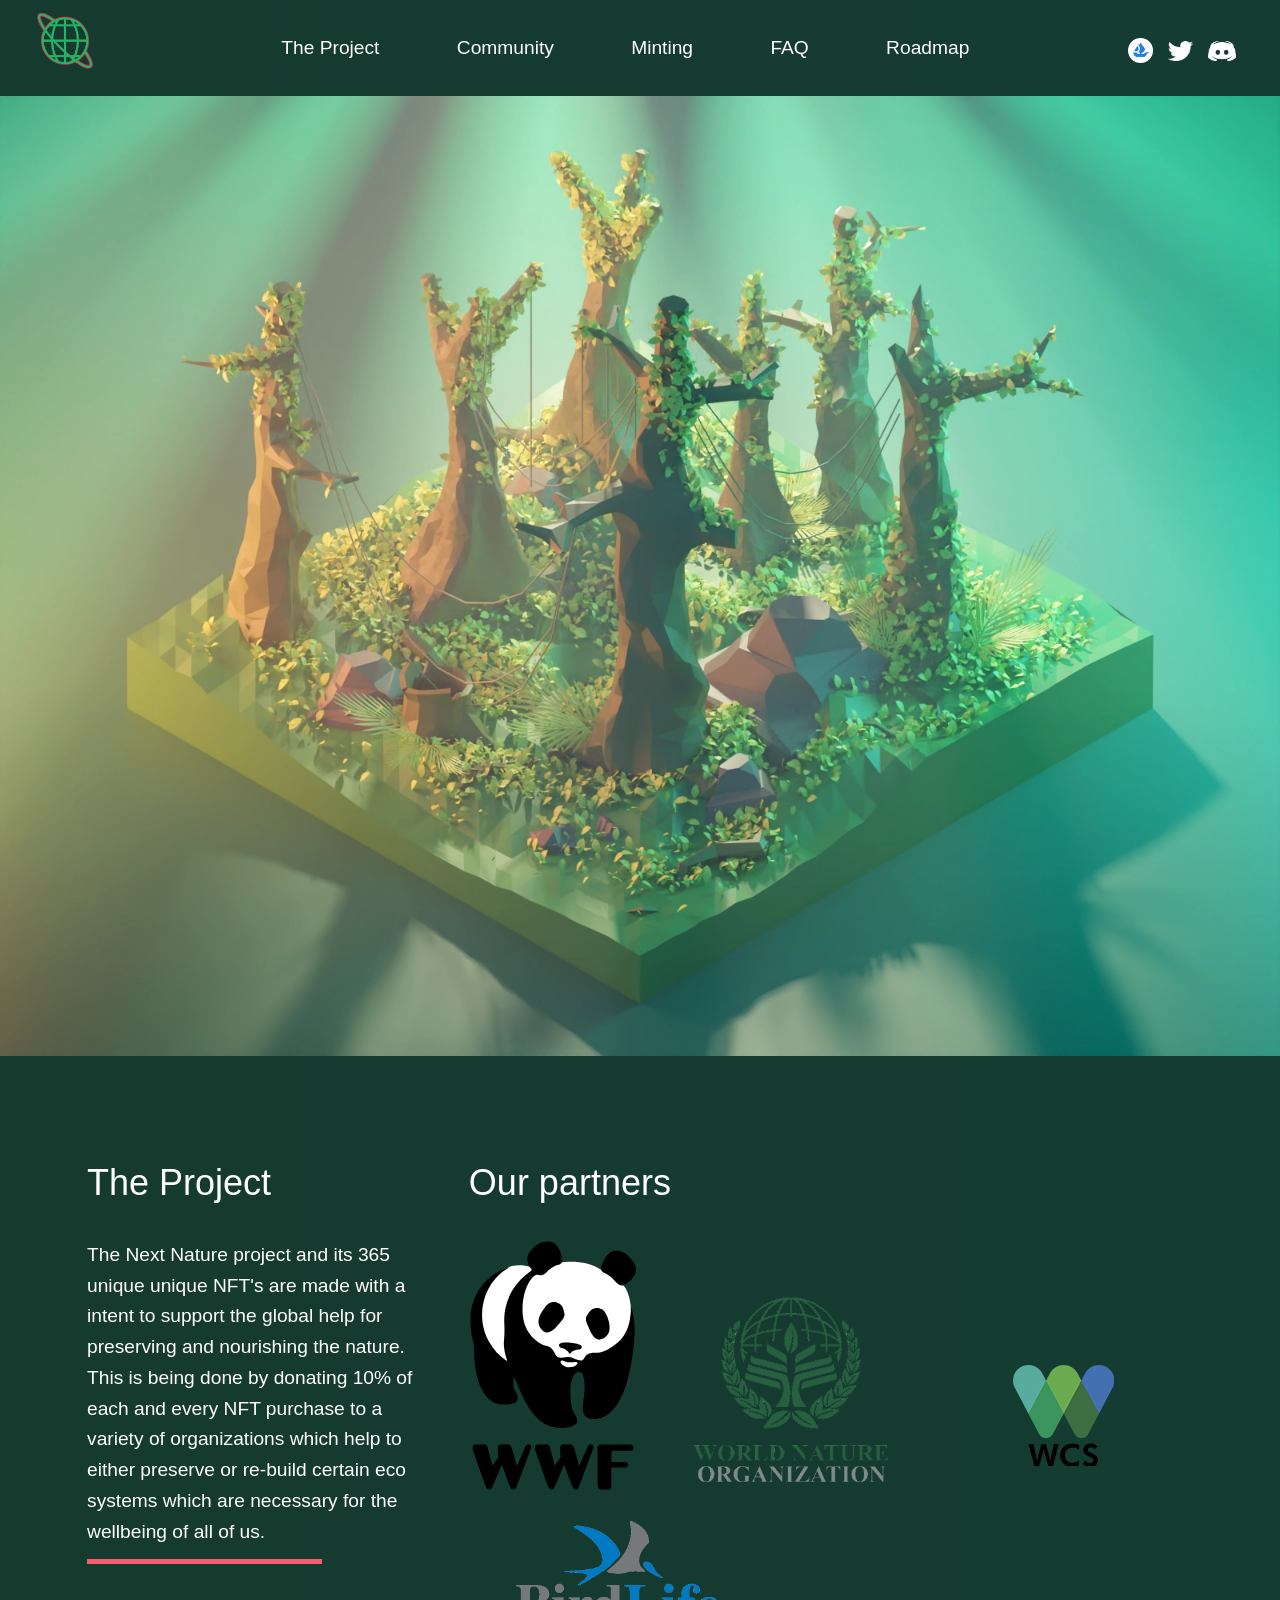
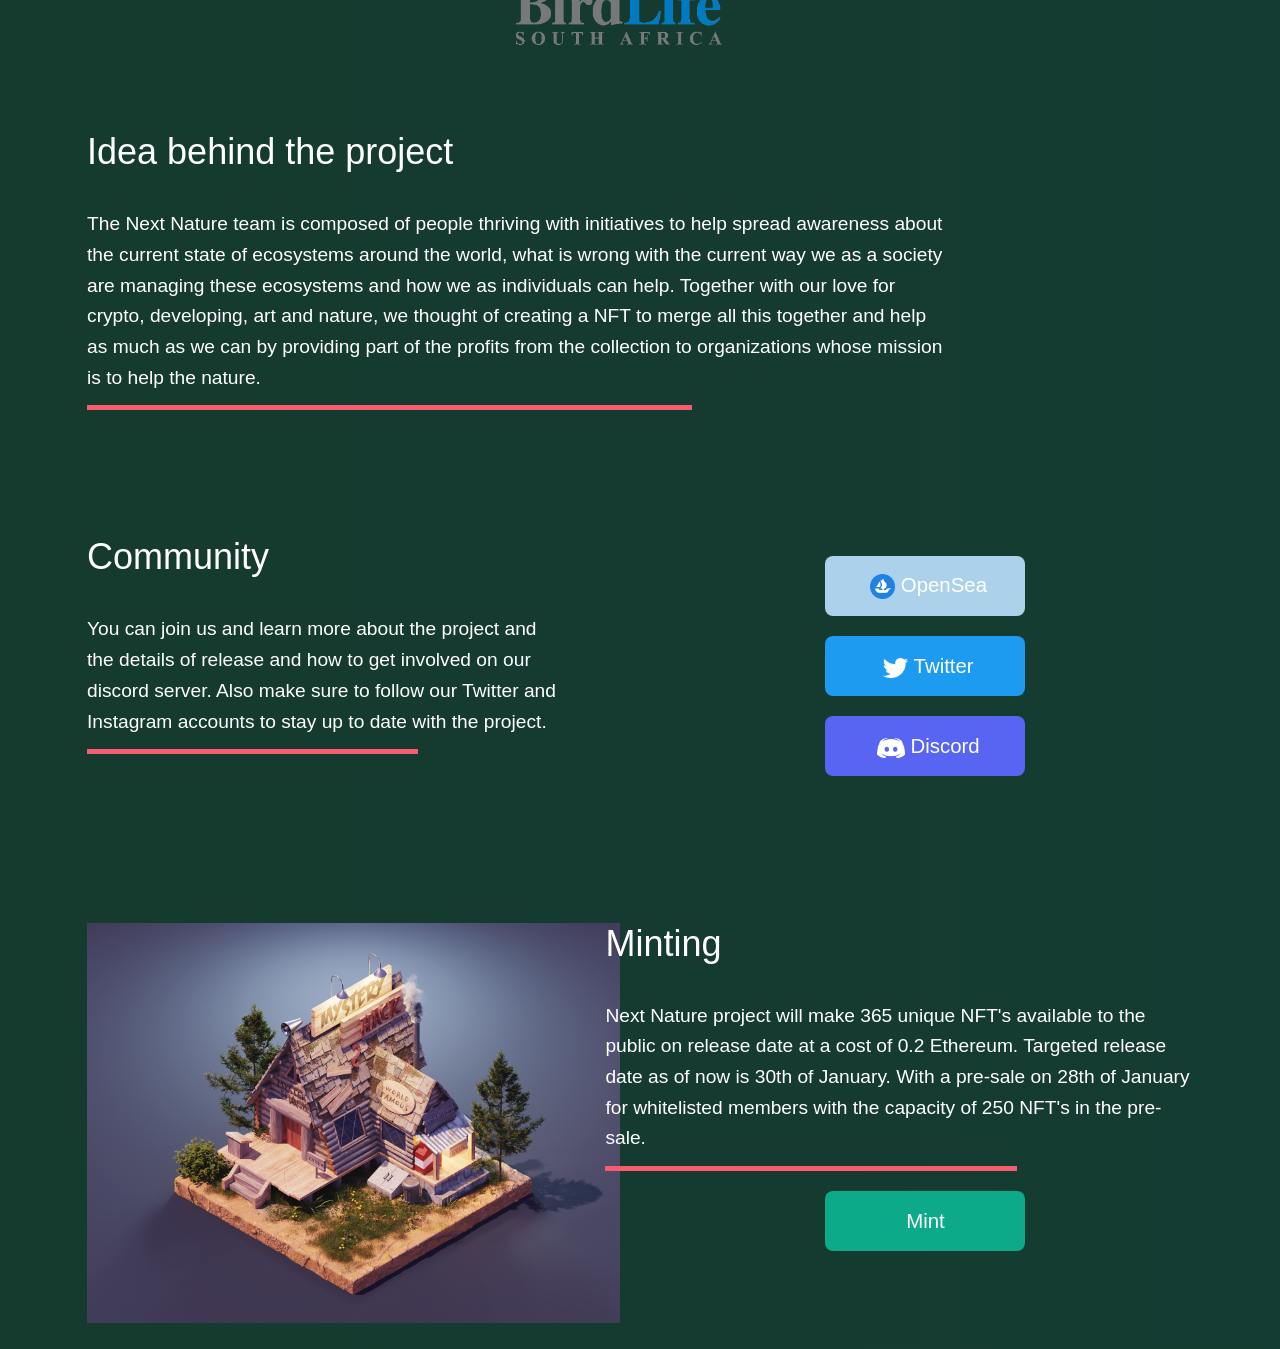
==== index.html @ 1119e408 "rename" ====
<!DOCTYPE html>

<html>
    <link rel="stylesheet" href="style.css">
    <head>
        <title>Next Nature</title>
        <link rel="icon" type="image/x-icon" href="images/cyber.png">
        <meta charset="utf-8">
        <meta name="viewport" content="width=device-width, initial-scale=1">
    </head>
    <body>
        <header>
            <nav>
                <div class="navbar">
                    <div class="nav-logo">

                        <svg viewBox="100 100 100 100" class="svglogo">
                            <defs>
                              <filter id="red-glow" filterUnits="userSpaceOnUse"
                                      x="-50%" y="-50%" width="150%" height="150%">
                                 <!-- blur levels-->
                                <feGaussianBlur in="SourceGraphic" stdDeviation="5" result="blur5"/>
                                <feGaussianBlur in="SourceGraphic" stdDeviation="10" result="blur10"/>
                                <feGaussianBlur in="SourceGraphic" stdDeviation="15" result="blur15"/>
                                <feGaussianBlur in="SourceGraphic" stdDeviation="20" result="blur20"/>
                                <feGaussianBlur in="SourceGraphic" stdDeviation="25" result="blur25"/>
                                <!-- merge all except last -->
                                <feMerge result="blur-merged">
                                  <feMergeNode in="blur5"/>
                                  <feMergeNode in="blur10"/>
                                  <feMergeNode in="blur15"/>
                                  <feMergeNode in="blur20"/>
                                </feMerge>
                                <!-- set color as red-->
                                <feColorMatrix result="red-blur" in="blur-merged" type="matrix"
                                               values="1 0 0 0 0
                                                       0 0.06 0 0 0
                                                       0 0 0.44 0 0
                                                       0 0 0 1 0" />
                                <feMerge>
                                  <feMergeNode in="red-blur"/>       <!-- red blur -->
                                  <feMergeNode in="blur5"/>          <!-- white blur -->
                                  <feMergeNode in="SourceGraphic"/>  
                                </feMerge>
                              </filter>
                            </defs>
                
                          </svg>

                        <a href="home.php">
                            <img src="images/logo.svg" height="60" width="60" alt="cyber electronics logo" class="cyberLogo">
                        </a>
                    </div>

                    <ul class="nav-ul" id="nav-ul-res">  
                        <li onclick = "window.location = '/php_website/index.php';">
                            <a>The Project</a>
                        </li>
                        <li onclick="window.location = '/php_website/categories/categories.php';" class="dropCategories">
                            <a href="/php_website/categories/categories.php">Community</a>
                        </li>
                        <li onclick= "window.location = '/php_website/404/404.php';">
                            <a>Minting</a>
                        </li>
                        <li onclick= "window.location = '/php_website/404/404.php';">
                            <a>FAQ</a>
                        </li>
                        <li onclick= "window.location = '/php_website/404/404.php';">
                            <a>Roadmap</a>
                        </li>
                        
                    </ul>

                    <div class="nav-icons">
                        <a href="https://www.opensea.io/"> <img class="nav-logos open-sea-icon" src="images/opensea_white.png" alt=""></a>
                        <a href="https://twitter.com/NextNatureNFT"> <img class="nav-logos" src="images/twitterlogo.png" alt=""></a>
                        <a href="https://discord.gg/wksmQSRXWj"> <img class="nav-logos" src="images/discordlogo.png" alt=""></a>
                    </div>                    

                </div>
            </nav>
        <header>
            
        <div class="nft-header-showcase">
            <img class="nft" src="images/rainforest2.png" alt="">
        </div>

        <div class="container">
            <div class="row">
                <div class="segment left">
                    <p class="textbox-h">The Project</p>

                    <p class="textbox">The Next Nature project and its 365 unique unique NFT's are made with a intent 
                        to support the global help for preserving and nourishing the nature. This is being done by donating 10% of each and every 
                        NFT purchase to a variety of organizations which help to either preserve or re-build certain eco systems which are necessary for the wellbeing of all of us.</p>
                    <div class="line"></div>
                </div>

                <div class="segment right">
                    <p class="textbox-h">Our partners</p>
                    <img class="partners" src="images/partner1.svg" alt="">
                    <img class="partners" src="images/partner2.png" alt="">
                    <img class="partners" src="images/partner3.png" alt="">
                    <img class="partners" src="images/partner4.png" alt="">
                </div>
            </div>

            <div class="row">
                <div class="segment single">
                    <p class="textbox-h">Idea behind the project</p>
                    
                    <p class="textbox">The Next Nature team is composed of people thriving with initiatives to help spread awareness about 
                        the current state of ecosystems around the world, what is wrong with the current way we as a society are managing 
                        these ecosystems and how we as individuals can help. Together with our love for crypto, developing, art and nature,
                        we thought of creating a NFT to merge all this together and help as much as we can by providing part of the profits
                        from the collection to organizations whose mission is to help the nature.
                    </p>

                    <div class="line"></div>
                </div>
            </div>
        </div>

        <div class="container">
            <div class="row">
                <div class="segment left">
                    <p class="textbox-h">Community</p>
                    <p class="textbox">You can join us and learn more about the project and the details of release and how to get involved on our discord server. 
                        Also make sure to follow our Twitter and Instagram accounts to stay up to date with the project.
                    </p>
                    <div class="line"></div>
                </div>

                <div class="segment right">
                    <button onclick="openSea()" class="social-buttons opensea-button"> <img class="nav-logos open-sea-icon" src="images/opensea_blue.png" alt="">OpenSea</button>
                    <button onclick="twitter()" class="social-buttons twitter-button"> <img class="nav-logos" src="images/twitterlogo.png" alt="">Twitter</button>
                    <button onclick="discord()" class="social-buttons discord-button"> <img class="nav-logos" src="images/discordlogo.png" alt="">Discord</button>
                </div>
            </div>
        </div>

        <div class="container">
            <div class="row">
                <div class="segment left">
                    <img class="nft-mint-img" src="images/nft2.png" alt="">
                </div>

                <div class="segment right">
                    <p class="textbox-h">Minting</p>
                    <p class="textbox">Next Nature project will make 365 unique NFT's available to the public on release date at a cost of 0.2 Ethereum.
                        Targeted release date as of now is 30th of January. With a pre-sale on 28th of January for whitelisted members with the capacity of 250 NFT's in the pre-sale.
                    </p>
                    <div class="line"></div>

                    <button class="social-buttons mint-button">Mint</button>
                </div>
            </div>
        </div>

        <script src="script.js"></script>
        <!--<script src="/php_website/mobile-menu-toggle.js"></script>-->
        
    </body>
</html>
---- style.css ----
* 
{
    margin: 0;
    padding: 0;
    box-sizing: border-box;
}

body, html {
    min-width: 100%;
    min-height: 100%;
    background-color: rgb(21, 58, 46);
    background-image: linear-gradient(90deg, rgb(21, 58, 46), rgb(21, 60, 50));
    color: rgb(255, 255, 255);
    padding: 0px;
    margin: 0px auto;
    box-sizing: border-box;
    background-attachment: scroll;
    font-size: 12px;
    font-family: montserrat-regular, Helvetica, sans-serif;
    -webkit-font-smoothing: antialiased;
}

::-webkit-scrollbar {
    width: 10px;
}

::-webkit-scrollbar-track {
    background: #151a25; 
}

::-webkit-scrollbar-thumb {
    background: #293347; 
}

::-webkit-scrollbar-thumb:hover {
    background: #34405a; 
}

header
{
    width: 100%;
    height: 100vh;
    position: relative;
}

a
{
    text-decoration: none;
    color: inherit;
}

.svglogo
{
    display: none;
    z-index: 1;
    top: 100px;
}

.cyberLogo
{
    top: 0px;
    display: block;
    z-index: 999;
    -webkit-transition: all 0.8s;
    -moz-transition: all 0.8s;
    transition: all 0.8s;
    -webkit-animation: 1.5s ease-in-out infinite alternate;
    -moz-animation: 1.5s ease-in-out infinite alternate;
    animation: 1.5s ease-in-out infinite alternate;
}

.cyberLogo:hover
{
    -webkit-transition: all 0.8s;
    -moz-transition: all 0.8s;
    transition: all 0.8s;
    -webkit-animation: 1.5s ease-in-out infinite alternate;
    -moz-animation: 1.5s ease-in-out infinite alternate;
    animation: 1.5s ease-in-out infinite alternate;
    filter: url(#red-glow);
}

.nav-ul
{
    height: 8rem;
    list-style: none;
    display: inline-block;
    font-size: 1.6rem;
    align-items: center;
    justify-content: center;
    text-align: center;
    cursor: pointer;
    margin-left: 2%;
    z-index: 2;
}

nav ul li
{
    padding: 0 3rem;
    line-height: 8rem;
    transition: background-color;
    display: inline-block;
    text-align: center;
}

nav ul li:hover
{
    -webkit-transition: 0.5s linear;
    transition: 0.5s linear; 
    background-color: rgba(0,0,0,.075);
    color: #f75c6f;
}

.nav-right ul li
{
    border-right: 1px solid rgba(0,0,0,.075);
}

.nav-right ul li:nth-child(1)
{
    border-left: 1px solid rgba(0,0,0,.075);
}

.nav-right ul li:last-child
{
    border-right: none;
}

.nav-right i
{
    margin-right: 1rem;
}

.nav-right i:first-child
{
    margin-right: 0;
}

.nav-logo 
{
    float: left;
    padding: 10px 8px 8px 35px;
}

.nav-login, .nav-register, .nav-profile, .nav-basket, .nav-signout
{
    float: right;
    text-decoration: none;
    display: block;
    margin: 22px 25px 8px 8px;
    font-size: 1.4rem;
    position: relative;
    padding: 15px;
    background-color: rgb(43, 54, 77);
    border-radius: 8px;
    -webkit-transition: 0.8s linear;
    transition: 0.8s linear; 
}

.nav-login:hover {
    -webkit-transition: 0.8s linear;
    transition: 0.8s linear; 
    background: #26d982;
    box-shadow: 0 0 20px #26d982;
}

.nav-register:hover {
    -webkit-transition: 0.8s linear;
    transition: 0.8s linear; 
    background: #b8d926;
    box-shadow: 0 0 20px #b8d926;
}

/*.nav-signout {
    margin: 22px 22px 8px 8px;
    padding-bottom: 24px;
    padding-top: 24px;
    padding-left: 15px;
    padding-right: 15px;
}*/

.nav-signout:hover {
    -webkit-transition: 0.8s linear;
    transition: 0.8s linear; 
    background: #f75c6f;
    box-shadow: 0 0 20px #f75c6f;
}

/*.nav-profile {
    padding-left: 22px;
    padding-right: 22px;
    padding-bottom: 24px;
    padding-top: 24px;
    margin: 22px 22px 8px 8px;
}*/

.nav-profile:hover {
    -webkit-transition: 0.8s linear;
    transition: 0.8s linear; 
    background: #9fdfcd;
    box-shadow: 0 0 20px #9fdfcd;
}

.nav-basket {
    padding: 5px 15px;
}

.nav-basket:hover {
    -webkit-transition: 0.8s linear;
    transition: 0.8s linear; 
    background: #769ECB;
    box-shadow: 0 0 20px #769ECB;
}

.navbar
{
    justify-content: center;
    align-items: center;
    text-align: center;
}

.animation-div
{
    display: block;
    align-items: center;
    justify-content: center;
    text-align: center;
}

h1,h2 
{
    font-weight: 200;
    margin: 0.4em 0;
}

h1 
{
    font-size: 3.5em;
}

h2
{
    color: #888;
    font-size: 2em;
}

.authErr
{
    margin-top: 1px;
    font-size: 3em;
    display: inline-block;
    text-align: left;
}

.authErrH1
{
    margin-top: 50px;
    font-size: 2em;
    display: block;
    text-align: center;
}

.heading
{
    text-align: center;
    position: relative;
    margin: 60px 0px 60px 0px;
}

.featureText
{
    color: rgb(255, 255, 255);
}

.features, .faqs {
    color: rgb(255, 255, 255);
    font-weight: 500;
    margin-bottom: 0;
}

.sectionContainer {
    max-width: 1000px;
    margin: 0 auto;
    padding: 15px;
}

.items {
    display: inline-block;
}

.nav-logos {
    max-height: 20px;
    vertical-align: middle;
    padding-left: 0.5rem;
    padding-right: 0.5rem;
}

.nav-icons {
    flex-direction: row;
    margin-top: 38px;
    margin-right: 3%;
    float: right;
    z-index: 2;
}

.nft-header-showcase {
    z-index: 1;
    position: relative;
    text-align: center;
    color: white;
}

.nft {
    width: 100%;
}

.container {
    padding-top: 80px;
    margin-left: 5%;
    margin-right: 5%;
}

.row {
 display: flex;
}

.segment {
    margin: 2%;
}

.left {
    width: 41%;
}

.right {
    
}

.textbox-h {
    font-size: 3rem;
    margin-bottom: 3rem;
}

.textbox {
    font-size: 1.6rem;
    line-height: 1.6;
    margin-top: 1rem;
    margin-bottom: 1rem;
}

.line {
    width: 70%;
    border-top: 5px solid #f75c6f;
}

.partners {
    max-width: 300px;
    max-height: 250px;
}

.single {
    width: 75%
}

.social-buttons {
    color: white;
    height: 60px;
    width: 200px;
    transform: translateX(100%);
    display: block;
    z-index: 10;
    transition: transform 0.3s ease-in;
    align-items: center;
    text-decoration: none;
    margin: 20px;
    border-radius: 8px;
    font-size: 1.7rem;
    padding: 15px;
    -webkit-transition: 0.8s linear;
    transition: 0.8s linear; 
    border: none;
    cursor: pointer;
}

.opensea-button {
    background-color: rgb(172, 209, 235);
}

.opensea-button:hover {
    background: #7ecbff;
    box-shadow: 0 0 20px #7ecbff;
}

.twitter-button {
    background-color: rgb(29, 155, 240);
}

.twitter-button:hover {
    background: #3bb1ff;
    box-shadow: 0 0 20px #3bb1ff;
}

.discord-button {
    background-color: rgb(88, 101, 242);
}

.discord-button:hover {
    background: #626fff;
    box-shadow: 0 0 20px #626fff;
}

.social-buttons:hover {
    -webkit-transition: 0.8s linear;
    transition: 0.8s linear; 
}

.open-sea-icon {
    max-height: 25px !important;
}

.nft-mint-img {
    max-height: 400px;
}

.mint-button {
    background-color: rgb(12, 170, 136);
}

.mint-button:hover {
    background: #50ebd6;
    box-shadow: 0 0 20px #50ebd6;
}
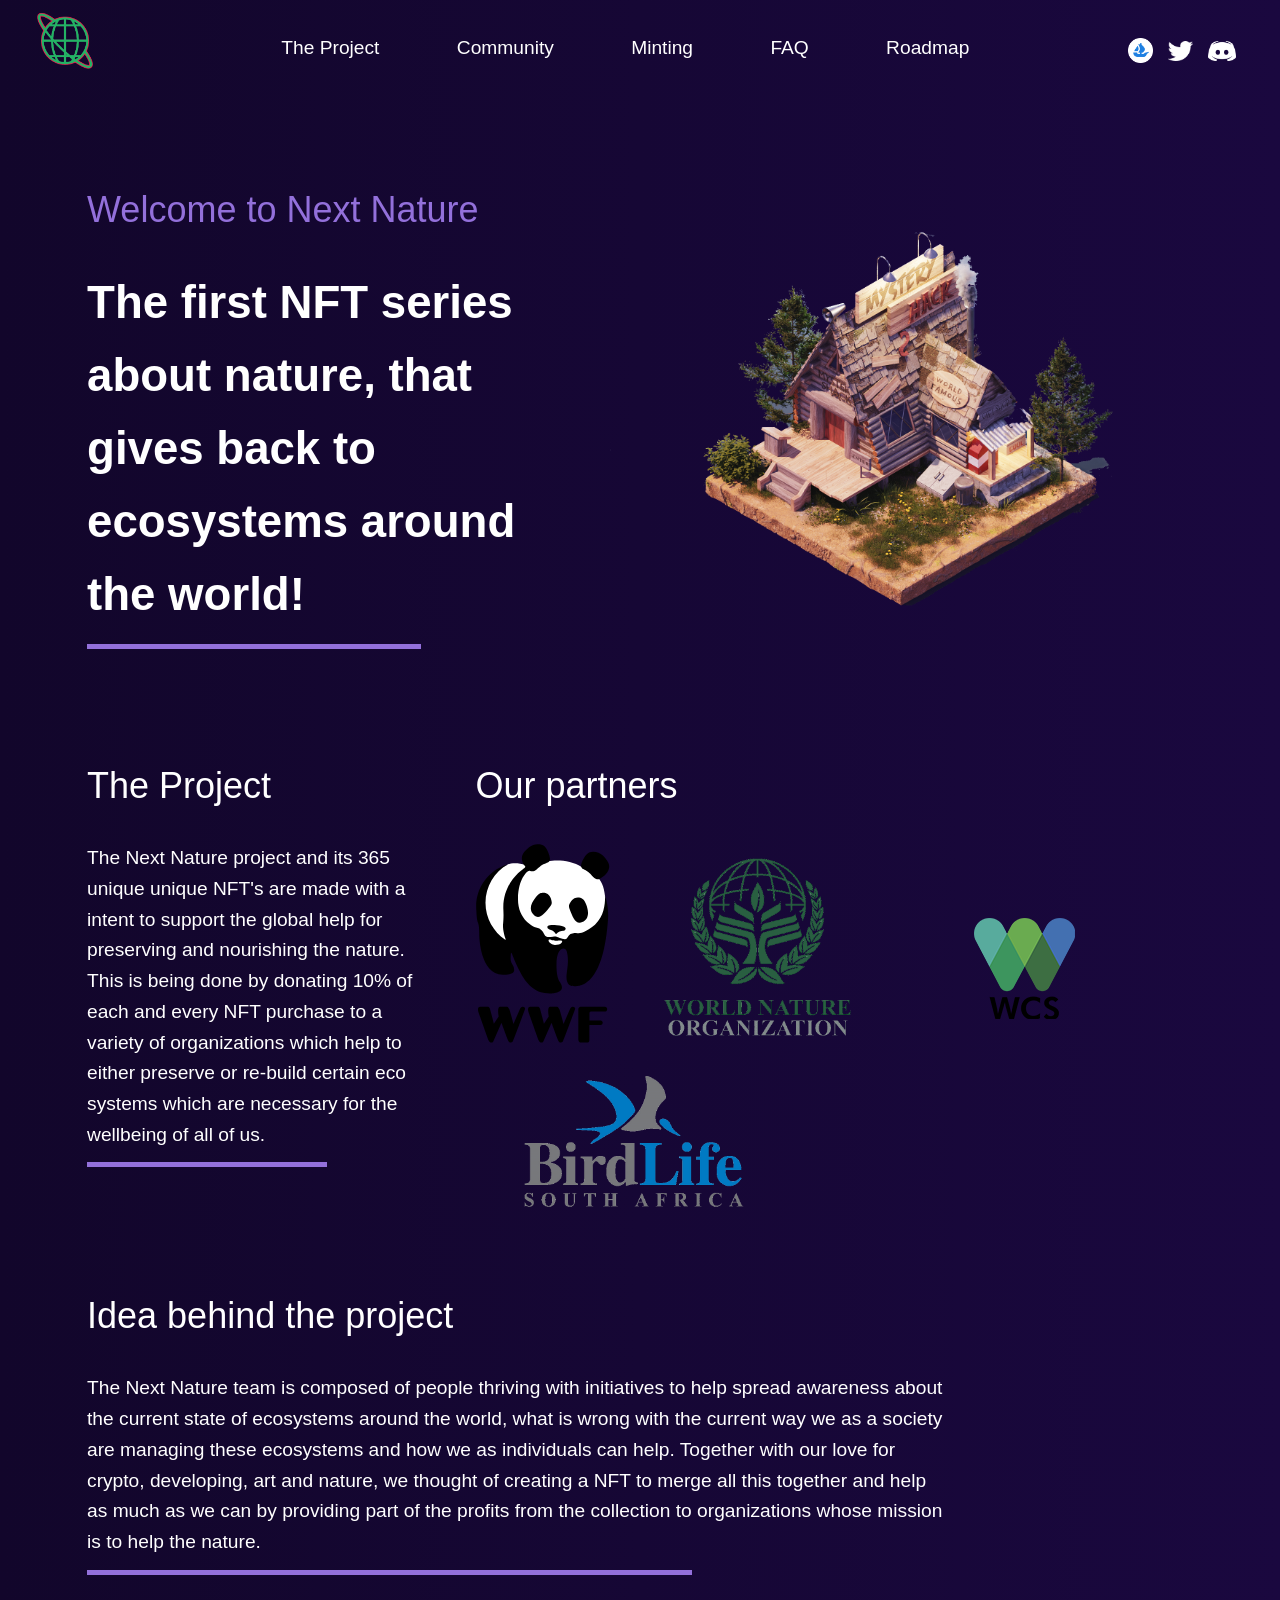
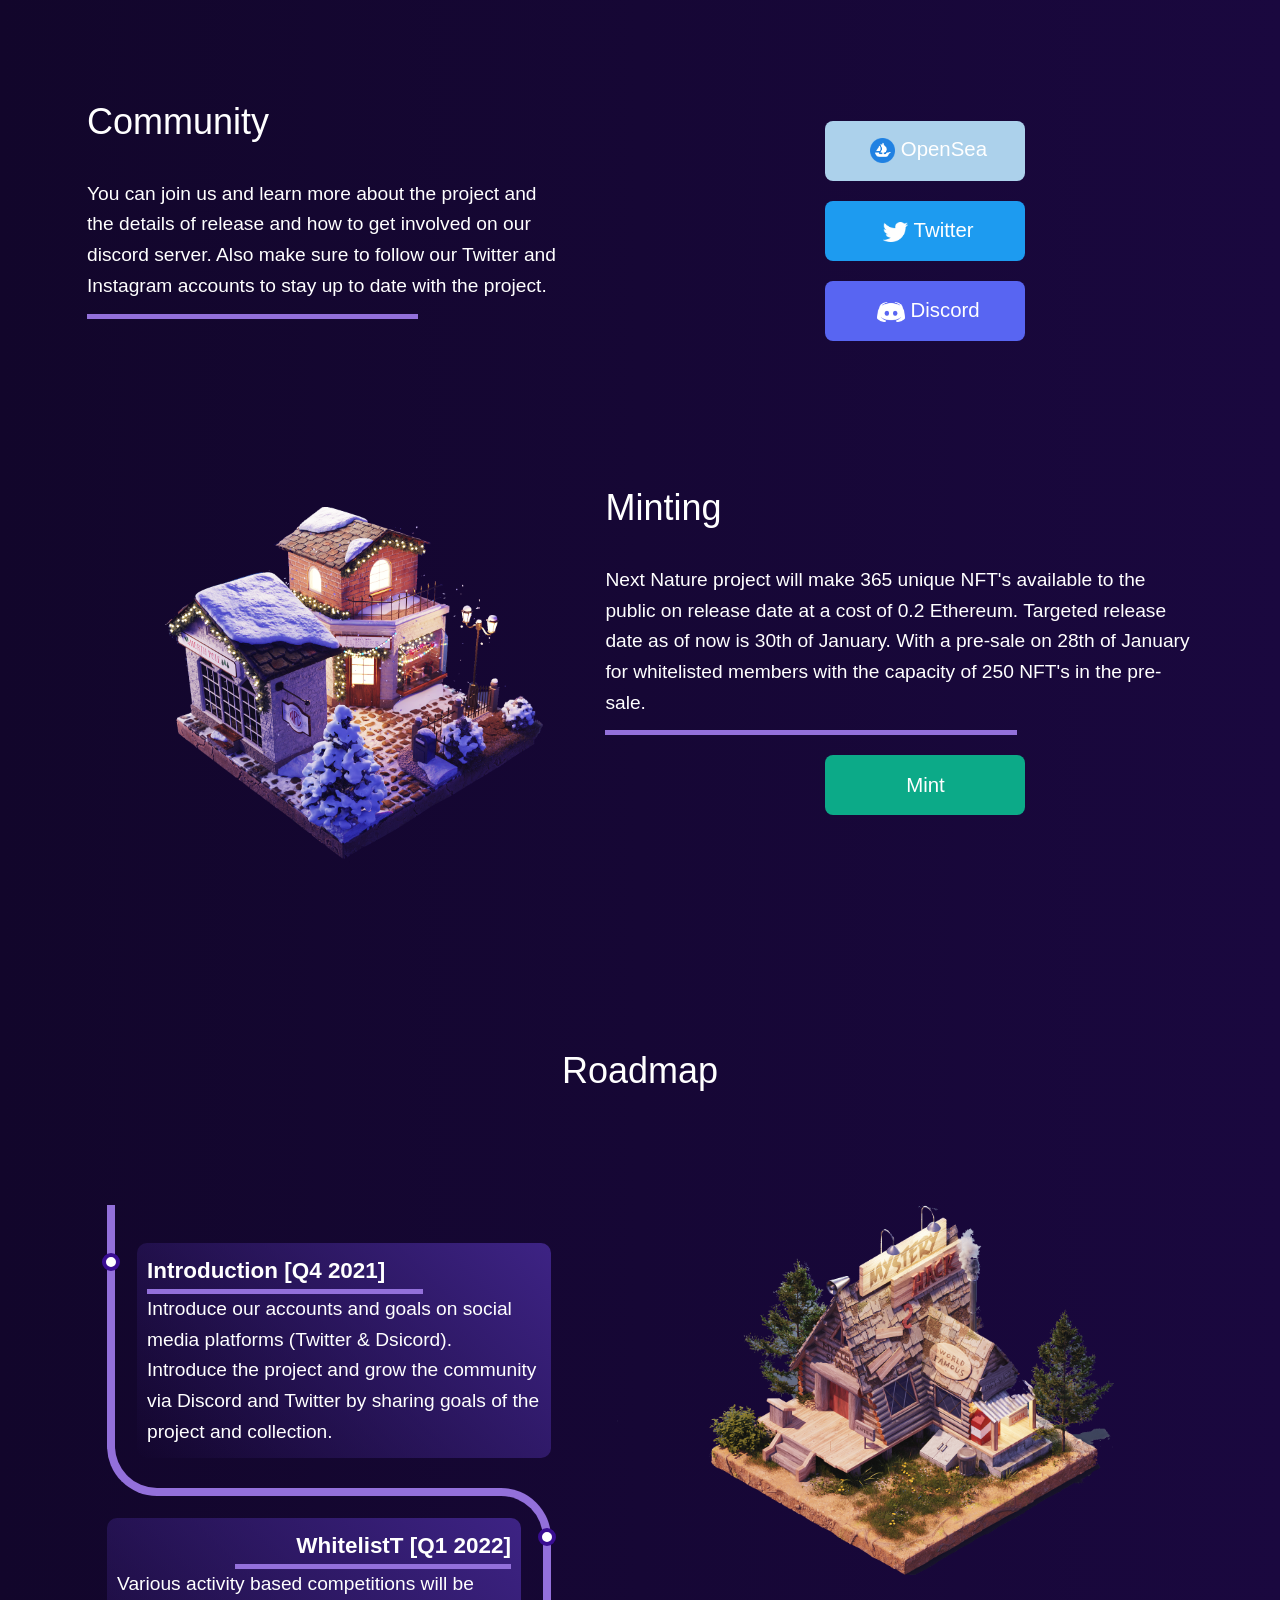
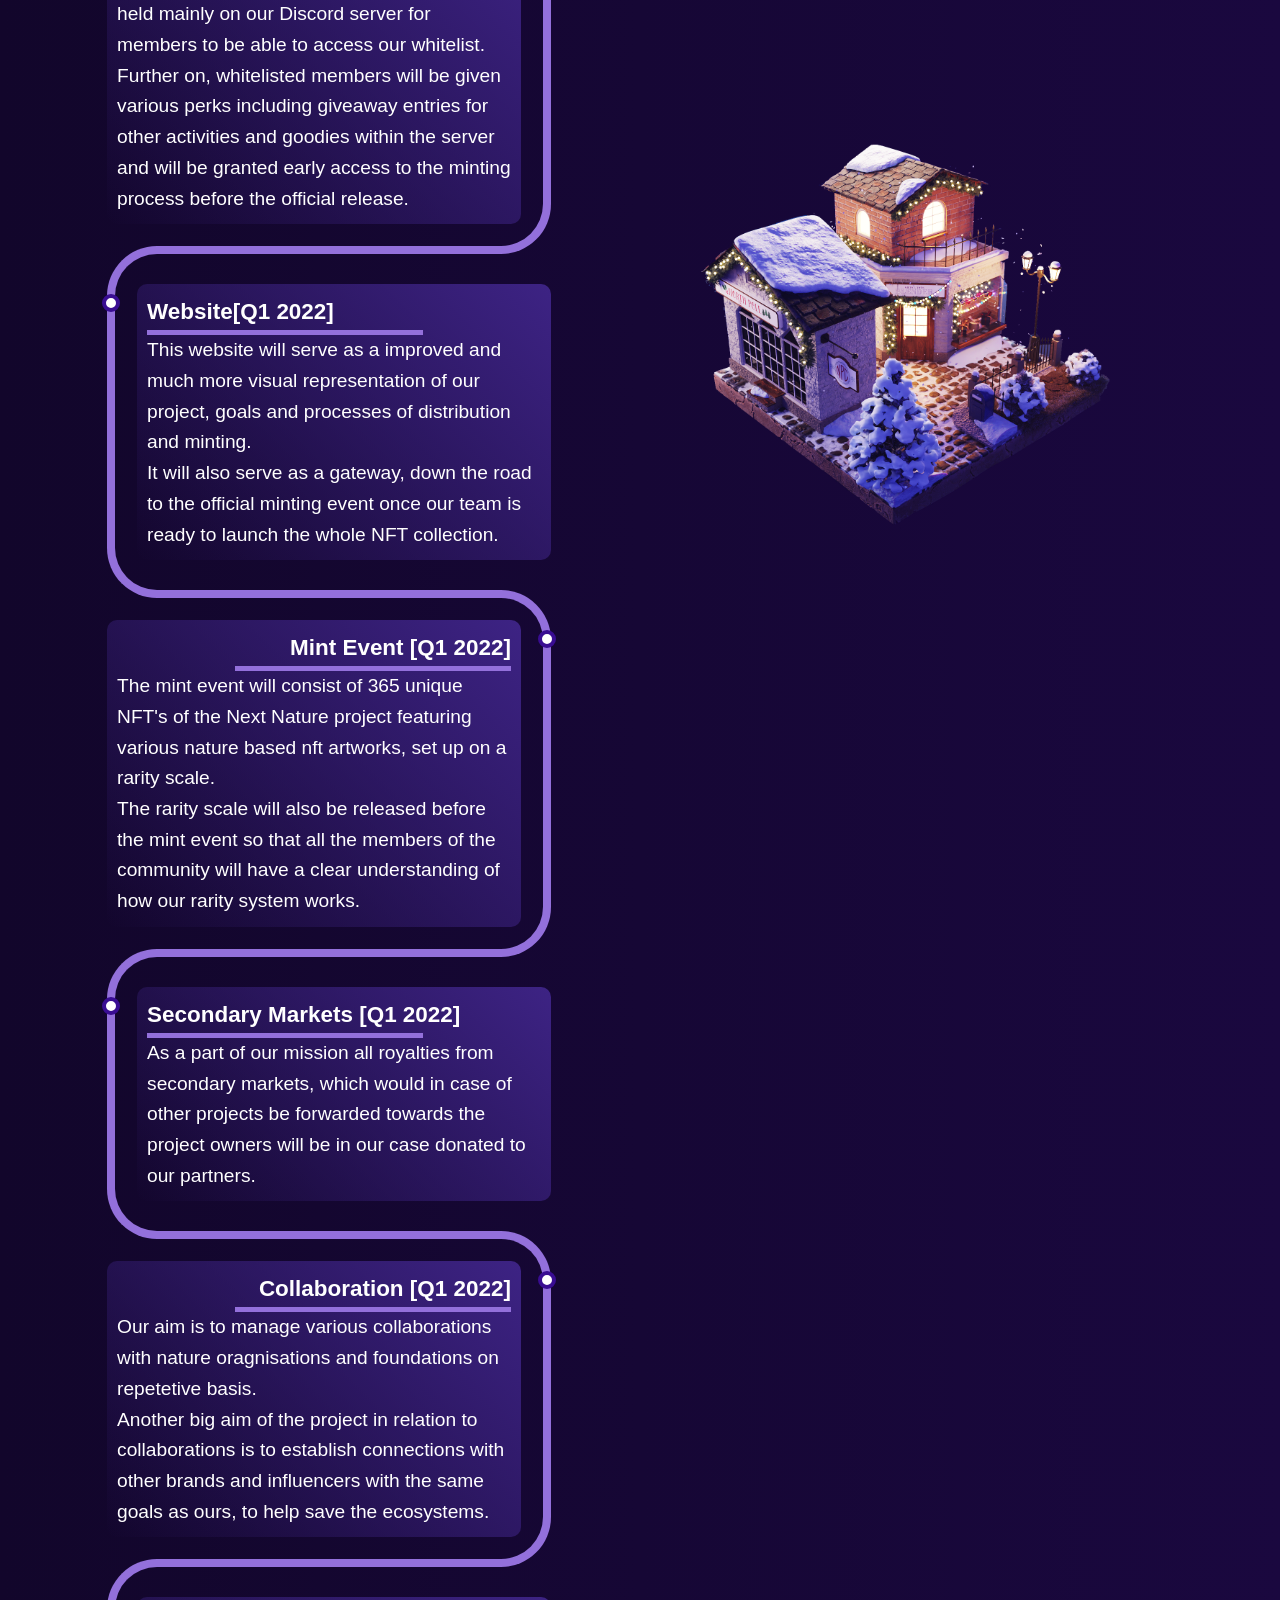
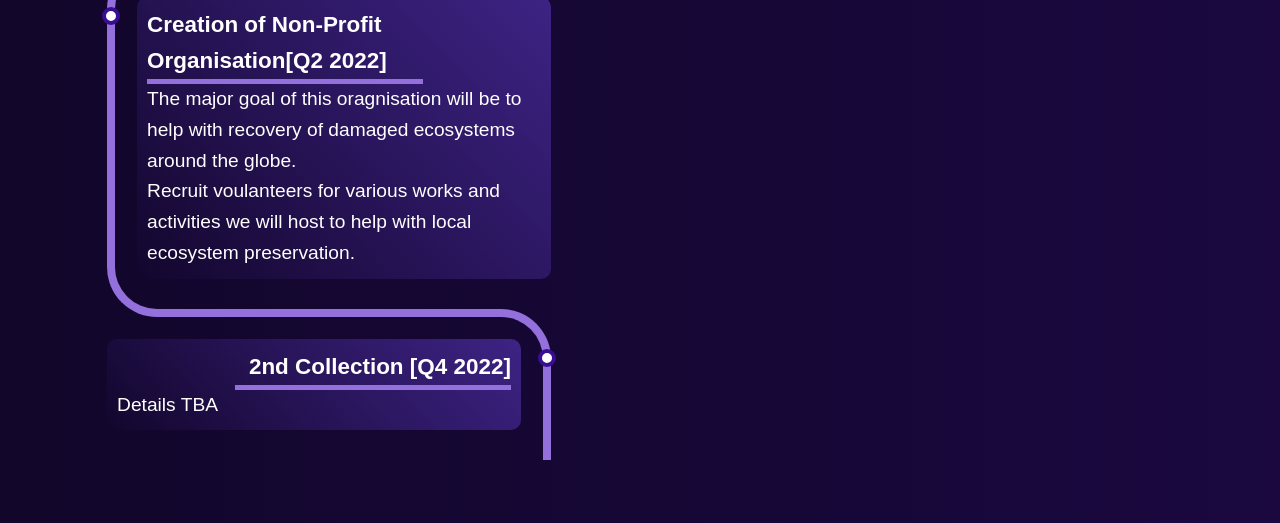
==== commit 991fc8ae: "update added roadmap, improved images and positioning, improved colorscheme" ====
--- a/index.html
+++ b/index.html
@@ -81,9 +81,25 @@
             </nav>
         <header>
             
-        <div class="nft-header-showcase">
-            <img class="nft" src="images/rainforest2.png" alt="">
-        </div>
+        <div class="container">
+            <div class="row">
+                <div class="segment left-h">
+                    <div class="">
+                        <p class="textbox-h purple">Welcome to Next Nature</p>
+                        <p class="textbox cover">The first NFT series about nature, that gives back to ecosystems around the world!
+                        </p>
+                    </div>
+                    
+                    <div class="line"></div>
+                </div>
+
+                <div class="segment right-h">
+                    <img class="nft" src="images/nft2.png" alt="">
+                </div>
+            </div>
+        </div>
+
+        
 
         <div class="container">
             <div class="row">
@@ -142,7 +158,7 @@
         <div class="container">
             <div class="row">
                 <div class="segment left">
-                    <img class="nft-mint-img" src="images/nft2.png" alt="">
+                    <img class="nft-mint-img" src="images/nft3.png" alt="">
                 </div>
 
                 <div class="segment right">
@@ -157,6 +173,100 @@
             </div>
         </div>
 
+        <div class="container">
+            <div class="textbox-h-roadmap">
+                <p>Roadmap</p>
+                
+            </div>
+            <div class="row">
+                
+                <div class="segment left-r">
+                    <div class="timeline">
+                        <div class="outer">
+                          <div class="card">
+                            <div class="info">
+                              <h3 class="title">Introduction [Q4 2021]</h3>
+                              <div class="line"></div>  
+                              <p>Introduce our accounts and goals on social media platforms (Twitter & Dsicord). 
+                                  <br>
+                                  Introduce the project and grow the community via Discord and Twitter by sharing goals of the project and collection.
+                                </p>
+                            </div>
+                          </div>
+                          <div class="card">
+                            <div class="info">
+                              <h3 class="title">WhitelistT [Q1 2022]</h3>
+                              <div class="line-reversed"></div>  
+                              <p>Various activity based competitions will be held mainly on our Discord server for members to be able to access our whitelist. <br>
+                                  Further on, whitelisted members will be given various perks including giveaway entries for other activities and goodies 
+                                  within the server and will be granted early access to the minting process before the official release.
+                              </p>
+                            </div>
+                          </div>
+                          <div class="card">
+                            <div class="info">
+                              <h3 class="title">Website[Q1 2022]</h3>
+                              <div class="line"></div>  
+                              <p>This website will serve as a improved and much more visual representation of our project, goals and processes of distribution and minting. <br>
+                                  It will also serve as a gateway, down the road to the official minting event once our team is ready to launch the whole NFT collection.
+                              </p>
+                            </div>
+                          </div>
+                          <div class="card">
+                            <div class="info">
+                              <h3 class="title">Mint Event [Q1 2022]</h3>
+                              <div class="line-reversed"></div>  
+                              <p>The mint event will consist of 365 unique NFT's of the Next Nature project featuring various nature based nft artworks, set up on a rarity scale. <br>
+                                  The rarity scale will also be released before the mint event so that all the members of the community will have a clear understanding of how our rarity system works.
+                              </p>
+                            </div>
+                          </div>
+                          <div class="card">
+                            <div class="info">
+                              <h3 class="title">Secondary Markets [Q1 2022]</h3>
+                              <div class="line"></div>  
+                              <p>As a part of our mission all royalties from secondary markets, which would in case of other projects be forwarded towards the project owners will be in our case donated to our partners. <br>
+                                </p>
+                            </div>
+                          </div>
+                          <div class="card">
+                            <div class="info">
+                              <h3 class="title">Collaboration [Q1 2022]</h3>
+                              <div class="line-reversed"></div>  
+                              <p> Our aim is to manage various collaborations with nature oragnisations and foundations on repetetive basis. <br>
+                                Another big aim of the project in relation to collaborations is to establish connections with other brands and influencers with the same goals as ours, to help save the ecosystems.
+                              </p>
+                            </div>
+                          </div>
+                          <div class="card">
+                            <div class="info">
+                              <h3 class="title">Creation of Non-Profit Organisation[Q2 2022]</h3>
+                              <div class="line"></div>  
+                              <p>The major goal of this oragnisation will be to help with recovery of damaged ecosystems around the globe. <br>
+                                Recruit voulanteers for various works and activities we will host to help with local ecosystem preservation.
+                              </p>
+                            </div>
+                          </div>
+                          <div class="card">
+                            <div class="info">
+                              <h3 class="title">2nd Collection [Q4 2022]</h3>
+                              <div class="line-reversed"></div>  
+                              <p> Details TBA
+                              </p>
+                            </div>
+                          </div>
+                        </div>
+                      </div>
+                </div>
+                <div class="segment right-r">
+                    <img class="nft" src="images/nft2.png" alt="">
+                    <div class="rd2">
+                        <img class="nft rd-2" src="images/nft3.png" alt="">
+                    </div>
+                </div>
+            </div>
+        </div>
+
         <script src="script.js"></script>
         <!--<script src="/php_website/mobile-menu-toggle.js"></script>-->
         
--- a/style.css
+++ b/style.css
@@ -8,8 +8,8 @@
 body, html {
     min-width: 100%;
     min-height: 100%;
-    background-color: rgb(21, 58, 46);
-    background-image: linear-gradient(90deg, rgb(21, 58, 46), rgb(21, 60, 50));
+    background-color: rgb(139,0,139);
+    background-image: linear-gradient(90deg, rgb(18, 6, 43), rgb(26, 8, 63));
     color: rgb(255, 255, 255);
     padding: 0px;
     margin: 0px auto;
@@ -108,7 +108,7 @@
     -webkit-transition: 0.5s linear;
     transition: 0.5s linear; 
     background-color: rgba(0,0,0,.075);
-    color: #f75c6f;
+    color: #9370DB;
 }
 
 .nav-right ul li
@@ -350,12 +350,19 @@
 
 .line {
     width: 70%;
-    border-top: 5px solid #f75c6f;
+    border-top: 5px solid #9370DB;
+}
+
+.line-reversed {
+    margin-left: auto;
+    margin-right: 0;
+    width: 70%;
+    border-top: 5px solid #9370DB;
 }
 
 .partners {
-    max-width: 300px;
-    max-height: 250px;
+    /*max-width: 300px;*/
+    max-height: 200px;
 }
 
 .single {
@@ -429,4 +436,167 @@
 .mint-button:hover {
     background: #50ebd6;
     box-shadow: 0 0 20px #50ebd6;
+}
+
+.left-h {
+    width: 45%;
+    margin-top: auto;
+    margin-bottom: auto;
+}
+
+.right-h {
+    width: 55%;
+}
+
+.box {
+    border-radius: 12px;
+    background: linear-gradient(225deg,rgb(104, 151, 150),rgba(37, 66, 66, 0));
+}
+
+.purple {
+    color: #9370DB;
+}
+
+.cover {
+    font-size: 3.8rem;
+    font-weight: bold;
+}
+
+/* Roadmap */
+
+.timeline {
+    background: var(--primary-color);
+    margin: 20px auto;
+    padding: 20px;
+}
+
+/* Card container */
+.card {
+    position: relative;
+    max-width: 100%;
+}
+
+/* setting padding based on even or odd */
+.card:nth-child(odd) {
+    padding: 30px 0 30px 30px;
+}
+.card:nth-child(even) {
+    padding: 30px 30px 30px 0;
+}
+/* Global ::before */
+.card::before {
+    content: "";
+    position: absolute;
+    width: 50%;
+    border: solid #9370DB;
+}
+
+/* Setting the border of top, bottom, left */
+.card:nth-child(odd)::before {
+    left: 0px;
+    top: -8px;
+    bottom: -8px;
+    border-width: 8px 0 8px 8px;
+    border-radius: 50px 0 0 50px;
+}
+
+/* Setting the top and bottom to "-5px" because earlier it was out of a pixel in mobile devices */
+@media only screen and (max-width: 400px) {
+    .card:nth-child(odd)::before {
+        top: -5px;
+        bottom: -5px;
+    }
+}
+
+/* Setting the border of top, bottom, right */
+.card:nth-child(even)::before {
+    right: 0;
+    top: 0;
+    bottom: 0;
+    border-width: 8px 8px 8px 0;
+    border-radius: 0 50px 50px 0;
+}
+
+/* Removing the border if it is the first card */
+.card:first-child::before {
+    border-top: 0;
+    border-top-left-radius: 0;
+}
+
+/* Removing the border if it is the last card  and it's odd */
+.card:last-child:nth-child(odd)::before {
+    border-bottom: 0;
+    border-bottom-left-radius: 0;
+}
+
+/* Removing the border if it is the last card  and it's even */
+.card:last-child:nth-child(even)::before {
+    border-bottom: 0;
+    border-bottom-right-radius: 0;
+}
+
+/* Information about the timeline */
+.info {
+    display: flex;
+    flex-direction: column;
+    background: linear-gradient(225deg,#3d2384,rgba(28,14,47,0));
+    color: #ffff;
+    border-radius: 10px;
+    padding: 10px;
+    font-size: 1.6rem;
+    line-height: 1.6;
+}
+
+/* Title of the card */
+.title {
+    color: #ffff;
+    position: relative;
+}
+
+/* Timeline dot  */
+.title::before {
+    content: "";
+    position: absolute;
+    width: 10px;
+    height: 10px;
+    background: white;
+    border-radius: 999px;
+    border: 4px solid #390d92;
+}
+
+/* text right if the card is even  */
+.card:nth-child(even) > .info > .title {
+    text-align: right;
+}
+
+/* setting dot to the left if the card is odd */
+.card:nth-child(odd) > .info > .title::before {
+    left: -45px;
+}
+
+/* setting dot to the right if the card is odd */
+.card:nth-child(even) > .info > .title::before {
+    right: -45px;
+}
+
+.roadmap {
+    width: 100%;
+}
+
+.textbox-h-roadmap {
+    font-size: 3rem;
+    text-align: center;
+    margin: 5%;
+}
+
+.left-r {
+ width: 50%;
+}
+
+.right-r {
+ max-width: 50%;
+}
+
+.rd-2 {
+    margin-top: 20% !important;
 }
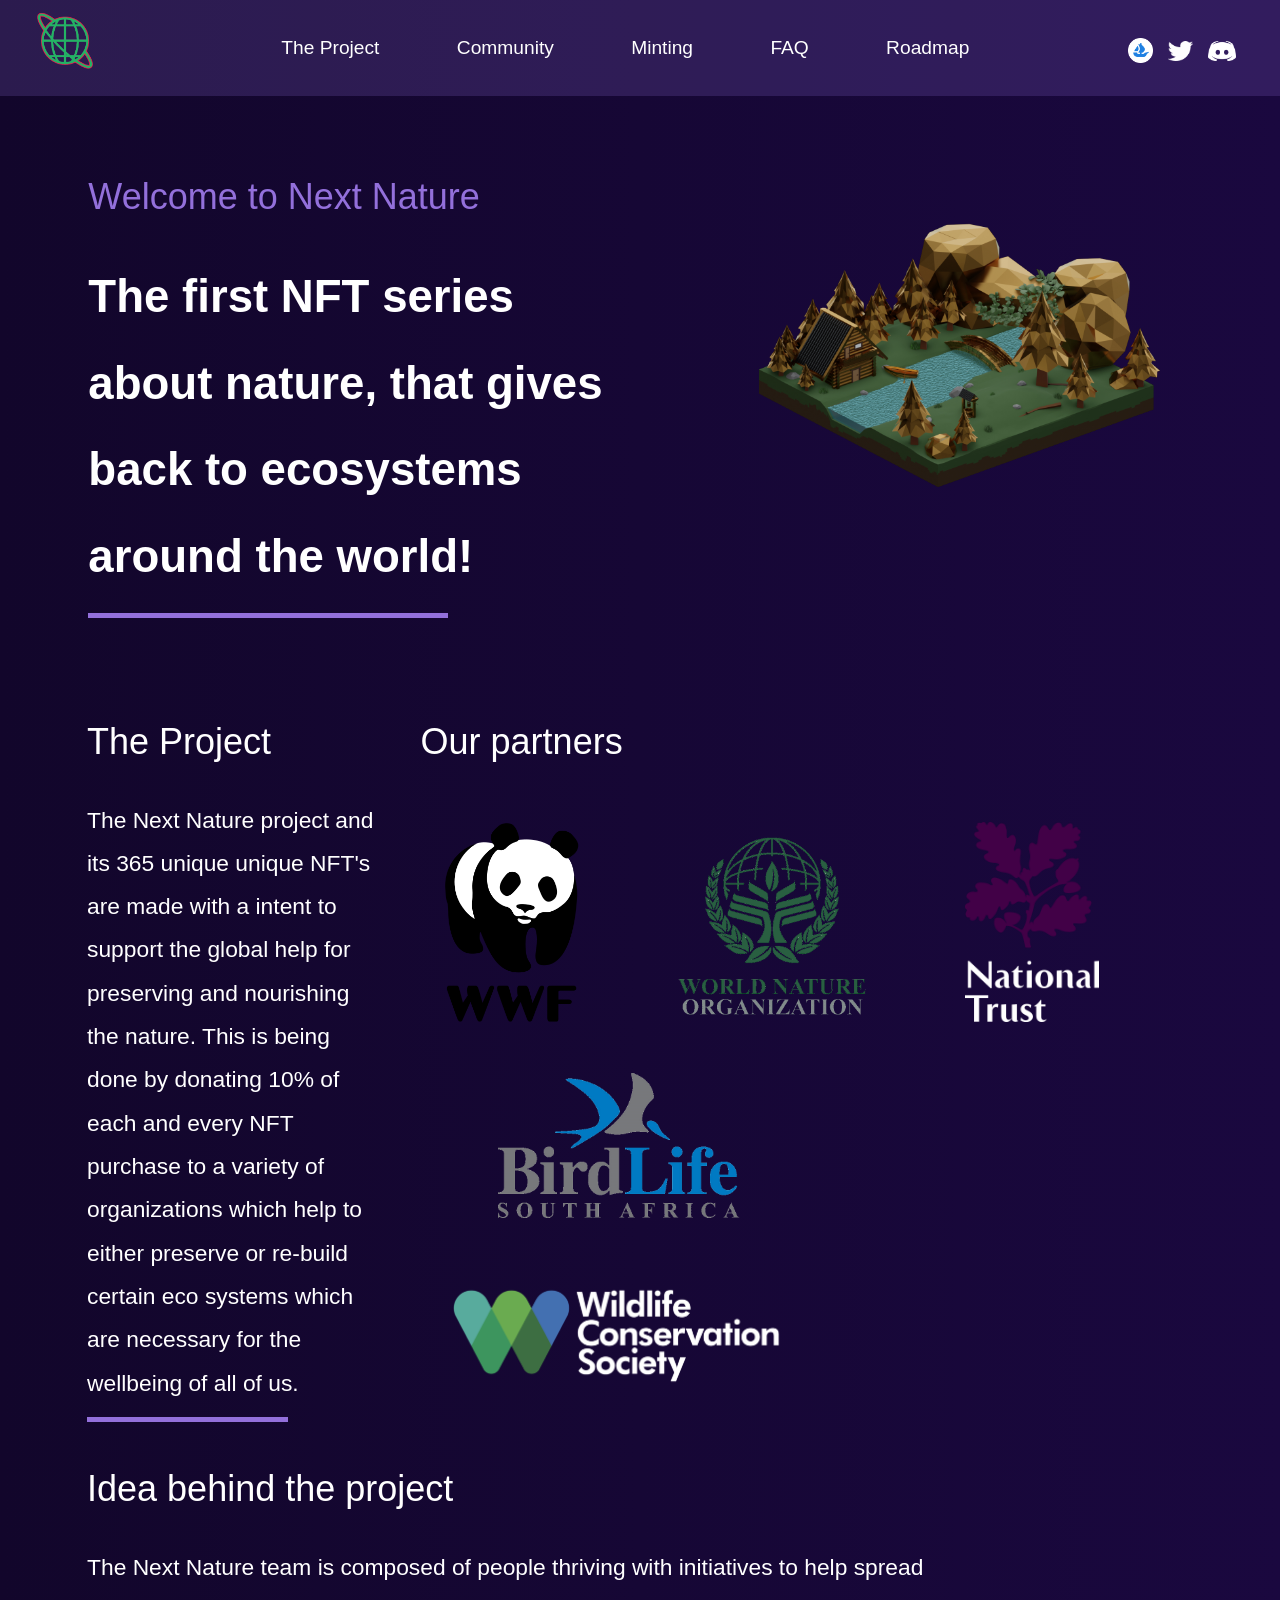
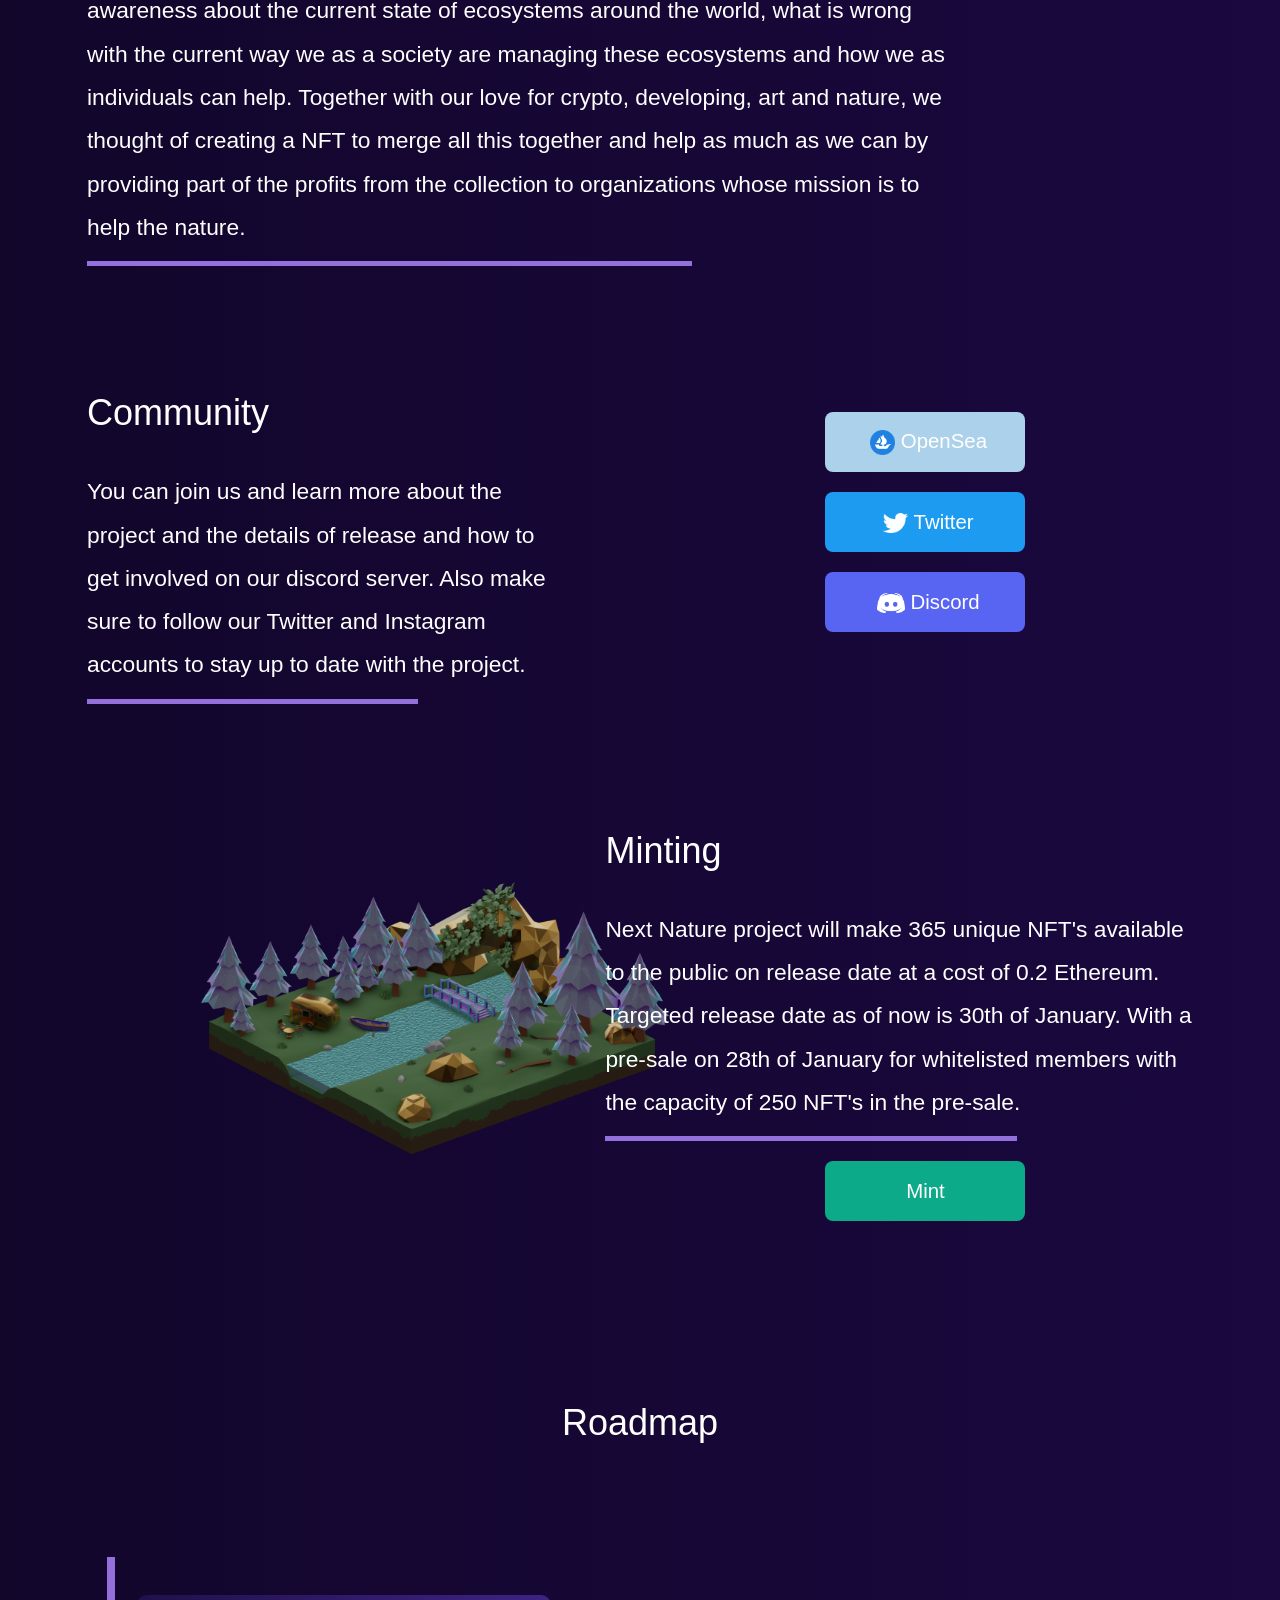
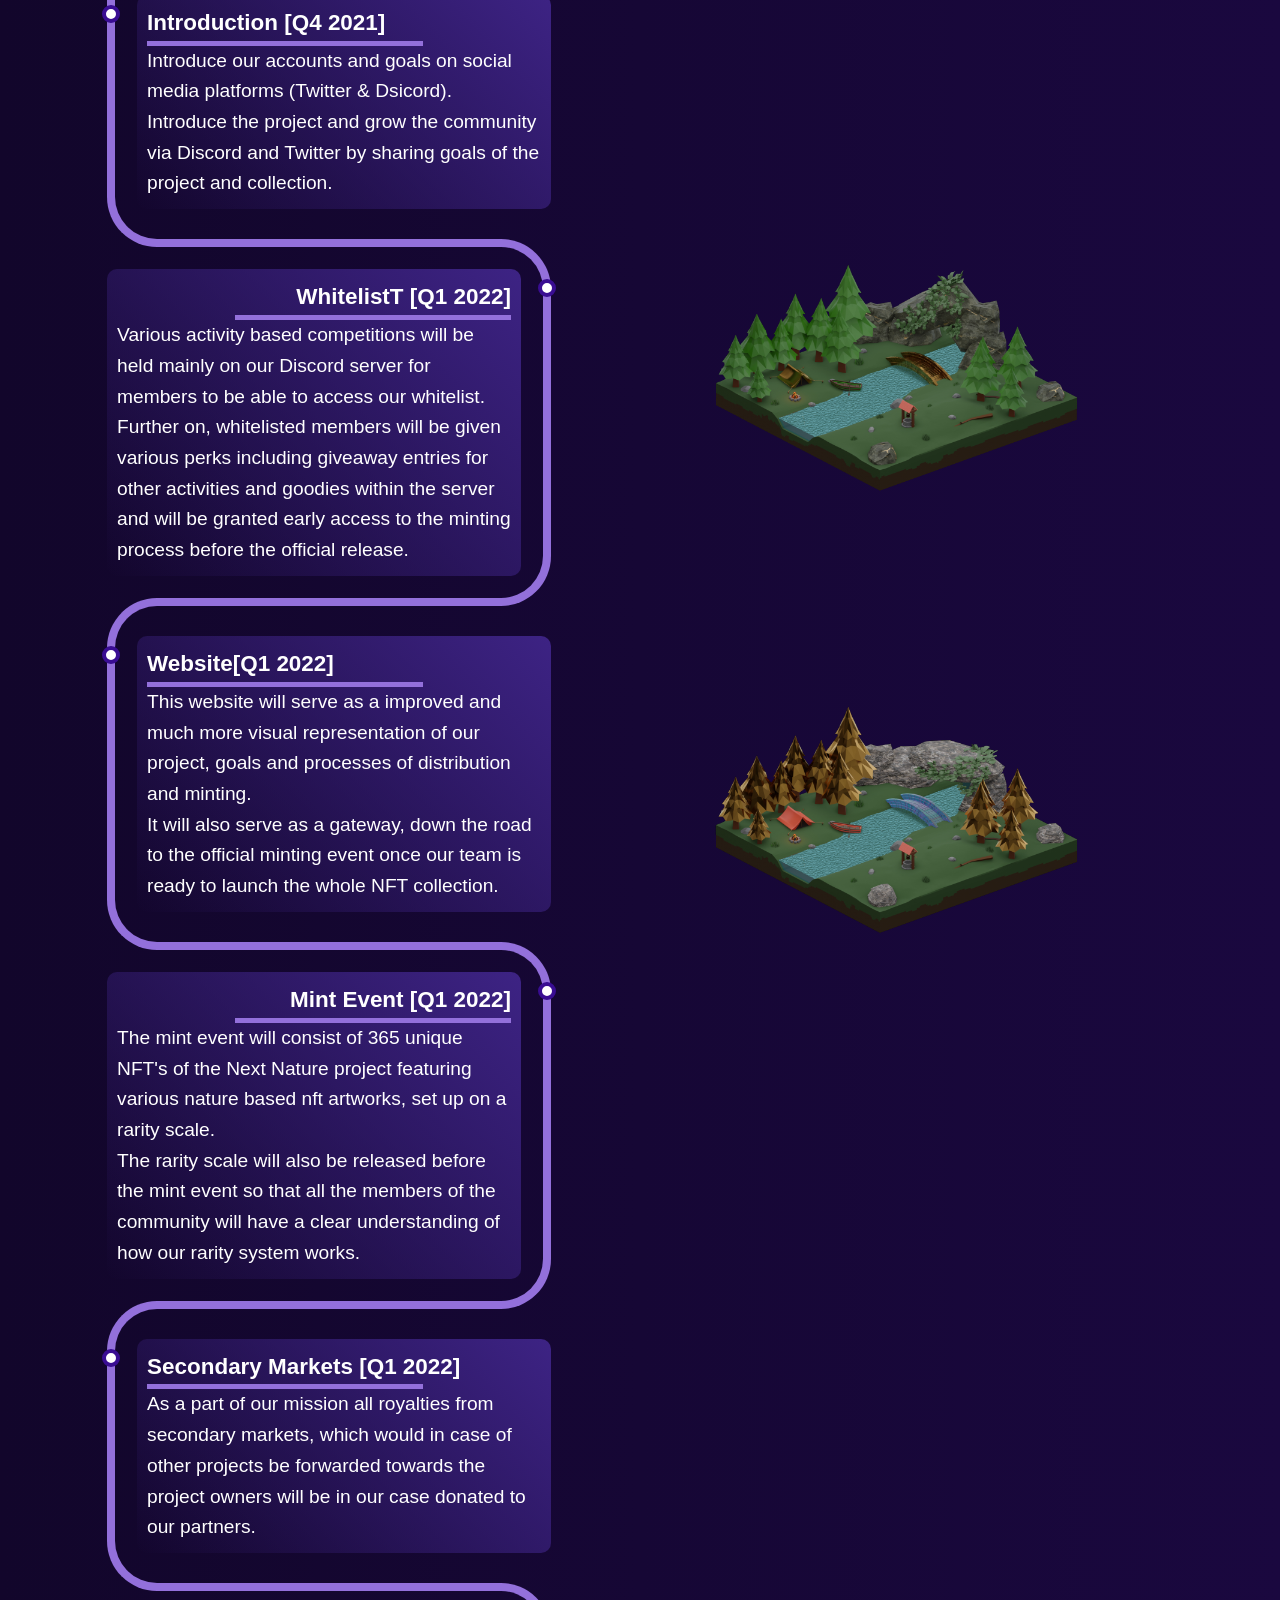
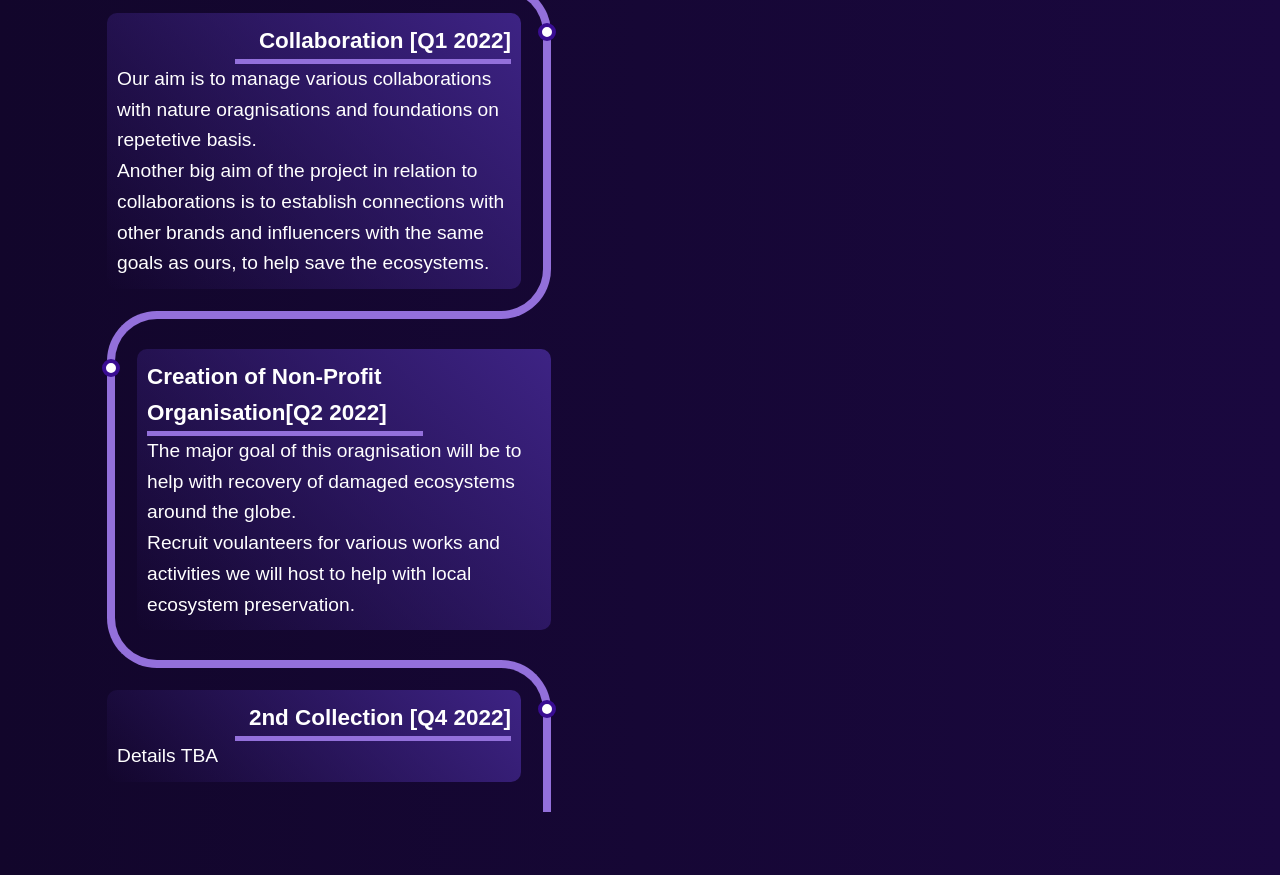
==== commit 5697b4d2: "update" ====
--- a/index.html
+++ b/index.html
@@ -53,36 +53,36 @@
                     </div>
 
                     <ul class="nav-ul" id="nav-ul-res">  
-                        <li onclick = "window.location = '/php_website/index.php';">
-                            <a>The Project</a>
-                        </li>
-                        <li onclick="window.location = '/php_website/categories/categories.php';" class="dropCategories">
-                            <a href="/php_website/categories/categories.php">Community</a>
-                        </li>
-                        <li onclick= "window.location = '/php_website/404/404.php';">
-                            <a>Minting</a>
-                        </li>
-                        <li onclick= "window.location = '/php_website/404/404.php';">
-                            <a>FAQ</a>
-                        </li>
-                        <li onclick= "window.location = '/php_website/404/404.php';">
-                            <a>Roadmap</a>
+                        <li>
+                            <a onclick="project()">The Project</a>
+                        </li>
+                        <li>
+                            <a onclick="community()">Community</a>
+                        </li>
+                        <li>
+                            <a onclick="minting()">Minting</a>
+                        </li>
+                        <li >
+                            <a onclick="faq()">FAQ</a>
+                        </li>
+                        <li>
+                            <a onclick="roadmap()">Roadmap</a>
                         </li>
                         
                     </ul>
 
                     <div class="nav-icons">
-                        <a href="https://www.opensea.io/"> <img class="nav-logos open-sea-icon" src="images/opensea_white.png" alt=""></a>
-                        <a href="https://twitter.com/NextNatureNFT"> <img class="nav-logos" src="images/twitterlogo.png" alt=""></a>
-                        <a href="https://discord.gg/wksmQSRXWj"> <img class="nav-logos" src="images/discordlogo.png" alt=""></a>
+                        <a target="_blank" href="https://www.opensea.io/"> <img class="nav-logos open-sea-icon" src="images/opensea_white.png" alt=""></a>
+                        <a target="_blank" href="https://twitter.com/NextNatureNFT"> <img class="nav-logos" src="images/twitterlogo.png" alt=""></a>
+                        <a target="_blank" href="https://discord.gg/wksmQSRXWj"> <img class="nav-logos" src="images/discordlogo.png" alt=""></a>
                     </div>                    
 
                 </div>
             </nav>
         <header>
             
-        <div class="container">
-            <div class="row">
+        <div class="container main-right">
+            <div class="row main-right">
                 <div class="segment left-h">
                     <div class="">
                         <p class="textbox-h purple">Welcome to Next Nature</p>
@@ -93,15 +93,15 @@
                     <div class="line"></div>
                 </div>
 
-                <div class="segment right-h">
-                    <img class="nft" src="images/nft2.png" alt="">
+                <div class="segment right-h main-right">
+                    <img class="nft" src="images/hrit1223.png" alt="">
                 </div>
             </div>
         </div>
 
         
 
-        <div class="container">
+        <div class="container" id="project">
             <div class="row">
                 <div class="segment left">
                     <p class="textbox-h">The Project</p>
@@ -114,10 +114,11 @@
 
                 <div class="segment right">
                     <p class="textbox-h">Our partners</p>
-                    <img class="partners" src="images/partner1.svg" alt="">
+                    <img class="partners" src="images/partner1.png" alt="">
                     <img class="partners" src="images/partner2.png" alt="">
+                    <img class="partners" src="images/partner5.png" alt="">
+                    <img class="partners" src="images/partner4.png" alt="">
                     <img class="partners" src="images/partner3.png" alt="">
-                    <img class="partners" src="images/partner4.png" alt="">
                 </div>
             </div>
 
@@ -137,7 +138,7 @@
             </div>
         </div>
 
-        <div class="container">
+        <div class="container" id="community">
             <div class="row">
                 <div class="segment left">
                     <p class="textbox-h">Community</p>
@@ -155,10 +156,10 @@
             </div>
         </div>
 
-        <div class="container">
+        <div class="container" id="minting">
             <div class="row">
                 <div class="segment left">
-                    <img class="nft-mint-img" src="images/nft3.png" alt="">
+                    <img class="nft-mint-img" src="images/hrit1224.png" alt="">
                 </div>
 
                 <div class="segment right">
@@ -173,7 +174,7 @@
             </div>
         </div>
 
-        <div class="container">
+        <div class="container" id="roadmap">
             <div class="textbox-h-roadmap">
                 <p>Roadmap</p>
                 
@@ -259,10 +260,13 @@
                       </div>
                 </div>
                 <div class="segment right-r">
-                    <img class="nft" src="images/nft2.png" alt="">
-                    <div class="rd2">
-                        <img class="nft rd-2" src="images/nft3.png" alt="">
+                    <div class="rd-container">
+                        <img class="nft" src="images/hrit1225.png" alt="">
+                        <div class="rd2">
+                            <img class="nft rd-2" src="images/hrit1226.png" alt="">
+                        </div>
                     </div>
+                    
                 </div>
             </div>
         </div>
--- a/style.css
+++ b/style.css
@@ -217,6 +217,7 @@
     justify-content: center;
     align-items: center;
     text-align: center;
+    background-color: rgba(147, 112, 219, .2);
 }
 
 .animation-div
@@ -342,8 +343,8 @@
 }
 
 .textbox {
-    font-size: 1.6rem;
-    line-height: 1.6;
+    font-size: 1.9rem;
+    line-height: 1.9;
     margin-top: 1rem;
     margin-bottom: 1rem;
 }
@@ -361,8 +362,9 @@
 }
 
 .partners {
-    /*max-width: 300px;*/
+    max-width: 350px;
     max-height: 200px;
+    margin: 3%;
 }
 
 .single {
@@ -599,4 +601,13 @@
 
 .rd-2 {
     margin-top: 20% !important;
+}
+
+.main-right {
+    margin-right: 0 !important;
+}
+
+.rd-container {
+    position: relative;
+    top: 12%;
 }
